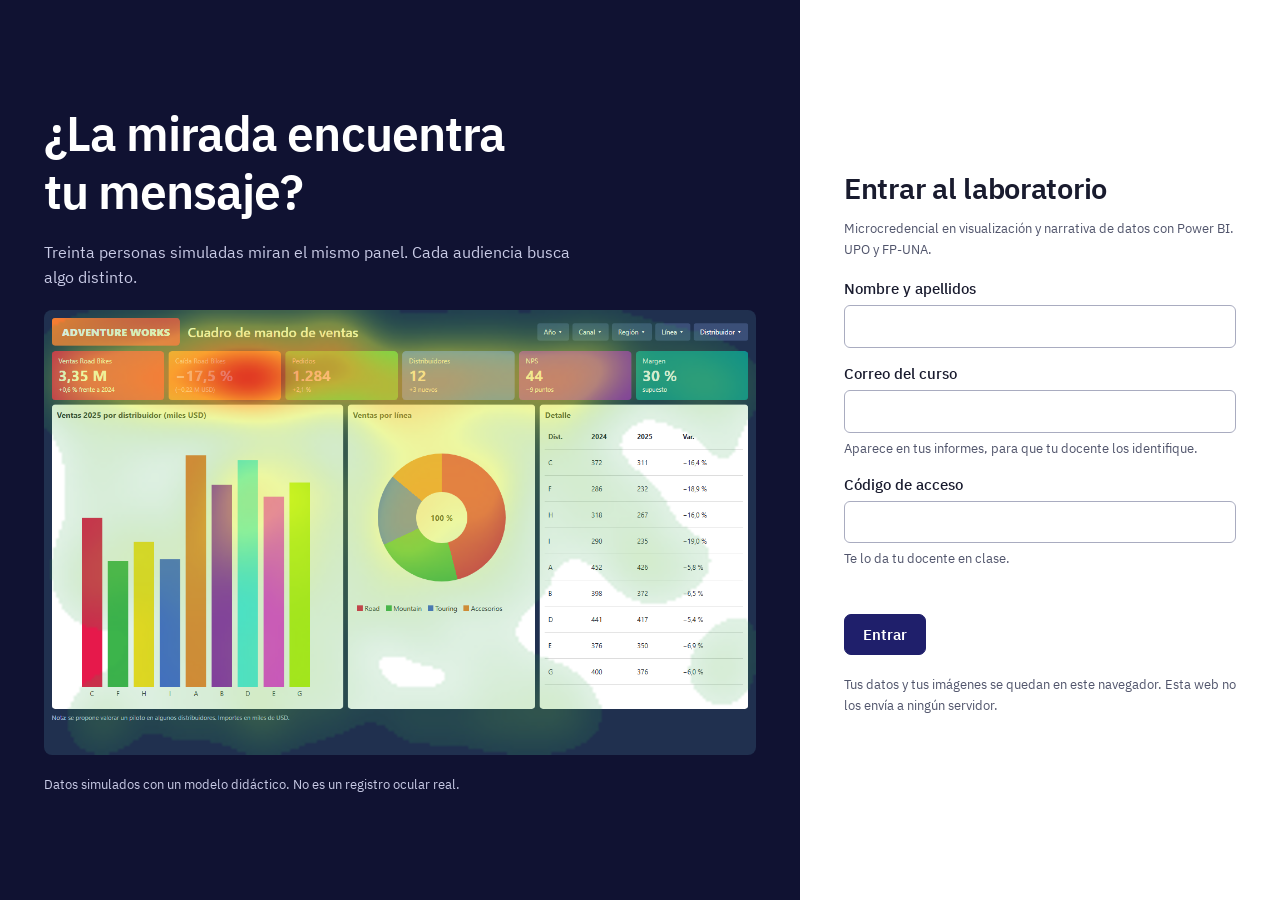
==== ejercicios.html @ 5e931686 "Laboratorio Mirada simulada y equipo de agentes del Módulo 1 Co-Authored-By: Claude Opus 5.5 <norepl" ====
<!doctype html>
<html lang="es"><head><meta charset="utf-8"><meta name="viewport" content="width=device-width,initial-scale=1">
<title>Ejercicios · Mirada simulada</title><link rel="stylesheet" href="css/app.css"></head>
<body data-pagina="ejercicios">
<main class="lectura">
<h1>Dos tareas con nota</h1>
<p class="intro">Aquí trabajas. La entrega se hace en la plataforma del curso, cuando tu docente abra cada tarea. Cuentan como entregables del Módulo 1.</p>

<h2>Tarea 1. ¿La mirada encuentra el mensaje?</h2>
<p><b>Parte A.</b> Abres un panel de Adventure Works con un comité fijo de 30 personas simuladas y contestas qué ocurre. Se corrige sola.</p>
<p><a class="btn" href="lab.html?escenario=E1">Abrir el escenario E1</a></p>
<p><b>Parte B.</b> Rediseñas una pieza con problemas (el portal web o el informe) y demuestras con la simulación qué ha cambiado.</p>
<ol>
<li>Publica tu copia del laboratorio (<a href="montar.html">Móntalo tú</a>).</li>
<li>Elige la pieza, define audiencia, decisión y mensaje.</li>
<li>Simula la versión de partida y pulsa «Guardar como A».</li>
<li>Rediséñala en Power BI, PowerPoint o la herramienta que prefieras y expórtala como imagen.</li>
<li>Súbela, marca zonas y mensaje, simula con la misma semilla y comité, y pulsa «Guardar como B».</li>
<li>Entrega las dos capturas, tu enlace y la comparación.</li>
</ol>
<div class="tablaw"><table>
<tr><th>Criterio</th><th>Sobresaliente</th><th>Suficiente</th><th>Insuficiente</th></tr>
<tr><td>Diagnóstico</td><td>Audiencia, decisión y mensaje concretos, con tres cifras del informe</td><td>Falta precisión en la audiencia o en las cifras</td><td>Descripción sin cifras</td></tr>
<tr><td>Rediseño</td><td>Tres cambios o más, cada uno ligado a un concepto del Módulo 1</td><td>Cambios correctos sin justificar del todo</td><td>Cambios cosméticos o cifras alteradas</td></tr>
<tr><td>Comparación</td><td>Misma semilla, cinco métricas y lo que no mejora</td><td>Compara solo lo que mejora</td><td>Comité o semilla distintos</td></tr>
<tr><td>Límites</td><td>Distingue simulación y medición y propone una prueba real</td><td>Menciona el límite sin plan</td><td>Presenta la simulación como medición</td></tr>
</table></div>

<h2>Tarea 2. Tu equipo de agentes</h2>
<p><b>Parte A.</b> Preguntas sobre el ejemplo resuelto: quién hace qué, cuándo decide la persona y qué bloquea una alerta. Se corrige sola.</p>
<p><b>Parte B.</b> Montas el equipo y revisas con él tu rediseño de la Tarea 1.</p>
<ol>
<li>Crea los cinco agentes (<a href="equipo.html">Equipo de agentes</a>) y cambia las instrucciones de al menos uno.</li>
<li>Lanza Mirada, Narrativa y Auditoría con tu informe del laboratorio.</li>
<li>Haz tu tabla de decisiones. Rechaza al menos un hallazgo y explica por qué.</li>
<li>Lanza Mejora y Power BI, y aplica los cambios en Power BI.</li>
<li>Entrega la carpeta, las capturas y tu reflexión.</li>
</ol>
<div class="tablaw"><table>
<tr><th>Criterio</th><th>Sobresaliente</th><th>Suficiente</th><th>Insuficiente</th></tr>
<tr><td>Montaje</td><td>Equipo completo y un cambio propio justificado</td><td>Equipo completo sin cambios</td><td>Faltan agentes</td></tr>
<tr><td>Decisiones</td><td>Cinco hallazgos o más, con criterio y un rechazo razonado</td><td>Todo aceptado con algún motivo</td><td>Sin decisiones propias</td></tr>
<tr><td>Espíritu crítico</td><td>Error concreto de la IA y cómo se comprobó</td><td>Comprobación genérica</td><td>Copia sin verificar</td></tr>
<tr><td>Power BI</td><td>Dos cambios, DAX con cifra de control y texto alternativo</td><td>Cambios sin cifra de control</td><td>Sin aplicar</td></tr>
<tr><td>Reflexión</td><td>Una decisión concreta que requiere criterio humano</td><td>Idea general</td><td>Sin relación con el trabajo</td></tr>
</table></div>
<div class="aviso">Declara el uso de IA en tu entrega. Cada cifra debe poder comprobarse en los datos: una cifra inventada por la IA cuenta como error tuyo.</div>
<p><a class="btn sec" href="https://yourlearningway.com/microvisualizacion/alumno.html" rel="noopener" target="_blank">Ir a la plataforma del curso</a></p>
</main>
<script src="js/comun.js"></script>
</body></html>
---- css/app.css ----
@font-face{font-family:Plex;src:url(fonts/ibm-plex-sans-latin-400-normal.woff2) format('woff2');font-weight:400;font-display:swap}
@font-face{font-family:Plex;src:url(fonts/ibm-plex-sans-latin-500-normal.woff2) format('woff2');font-weight:500;font-display:swap}
@font-face{font-family:Plex;src:url(fonts/ibm-plex-sans-latin-600-normal.woff2) format('woff2');font-weight:600;font-display:swap}
@font-face{font-family:Plex;src:url(fonts/ibm-plex-sans-latin-700-normal.woff2) format('woff2');font-weight:700;font-display:swap}
@font-face{font-family:PlexMono;src:url(fonts/ibm-plex-mono-latin-500-normal.woff2) format('woff2');font-weight:500;font-display:swap}
:root{--tinta:#191b2e;--suave:#50546b;--linea:#dfe1ea;--fondo:#fff;--panel:#f5f6fa;--azul:#1f1f6b;--azul2:#3333b3;--azul-claro:#e9e9f7;--calor:#c2290f;--ok:#14705a;--ambar:#8f5a00;--grave:#b3261e;--r:8px;--sal:cubic-bezier(.23,1,.32,1)}
*{box-sizing:border-box}html{-webkit-text-size-adjust:100%}
body{margin:0;background:var(--fondo);color:var(--tinta);font:400 16px/1.55 Plex,system-ui,sans-serif}
::selection{background:var(--azul);color:#fff}
h1,h2,h3{line-height:1.2;font-weight:600;text-wrap:balance;margin:0}
h1{font-size:clamp(1.9rem,1.3rem + 2.2vw,3rem);letter-spacing:-.02em}
h2{font-size:clamp(1.35rem,1.15rem + .8vw,1.8rem);letter-spacing:-.01em}
h3{font-size:1.06rem}
p{margin:0 0 .9em}a{color:var(--azul2);text-underline-offset:3px}
code,.mono{font-family:PlexMono,Consolas,monospace;font-size:.88em}
code{background:var(--panel);padding:.08em .35em;border-radius:4px}
pre{background:#14152a;color:#e7e8f5;padding:14px 16px;border-radius:var(--r);overflow:auto;font:500 13.5px/1.55 PlexMono,Consolas,monospace;margin:0 0 1em}
pre code{background:none;padding:0;font-size:1em}
:focus-visible{outline:2px solid var(--azul2);outline-offset:2px;border-radius:3px}
.num{font-variant-numeric:tabular-nums}
.barra{position:sticky;top:0;z-index:20;background:#fff;border-bottom:1px solid var(--linea);display:flex;align-items:center;gap:6px;padding:0 20px;height:58px}
.barra .marca{font-weight:700;color:var(--azul);text-decoration:none;margin-right:18px;white-space:nowrap}
.barra nav{display:flex;gap:2px;overflow-x:auto;scrollbar-width:none}
.barra nav a{padding:7px 12px;border-radius:6px;color:var(--suave);text-decoration:none;font-weight:500;font-size:.95rem;white-space:nowrap;transition:background-color .15s ease,color .15s ease}
.barra nav a[aria-current=page]{background:var(--azul-claro);color:var(--azul)}
@media(hover:hover) and (pointer:fine){.barra nav a:hover{color:var(--azul)}}
.barra .quien{margin-left:auto;font-size:.86rem;color:var(--suave);white-space:nowrap;padding-left:12px}
.barra .quien button{background:none;border:0;color:var(--azul2);text-decoration:underline;font:inherit;cursor:pointer;padding:0 0 0 8px}
@media(max-width:760px){.barra{height:auto;flex-wrap:wrap;padding:8px 16px}.barra nav{order:3;width:100%}}
.lectura{max-width:760px;margin:0 auto;padding:44px 20px 70px}
.ancho{max-width:1120px;margin:0 auto;padding:44px 20px 70px}
.lectura h2,.ancho h2{margin:2.1em 0 .55em}.lectura h3,.ancho h3{margin:1.5em 0 .4em}
.intro{font-size:1.14rem;color:var(--suave);max-width:62ch;margin-top:.7em}
.lectura li,.ancho li{margin-bottom:.35em}
.btn{display:inline-flex;align-items:center;gap:8px;background:var(--azul);color:#fff;border:1px solid var(--azul);border-radius:7px;padding:10px 18px;font:600 15px Plex,sans-serif;cursor:pointer;text-decoration:none;transition:transform .16s var(--sal),background-color .15s ease;white-space:nowrap}
.btn:active{transform:scale(.97)}.btn[disabled]{opacity:.5;cursor:not-allowed}
.btn.sec{background:#fff;color:var(--azul);border-color:#b9bbd6}
.btn.peq{padding:6px 11px;font-size:13.5px}
@media(hover:hover) and (pointer:fine){.btn:hover{background:var(--azul2)}.btn.sec:hover{background:var(--azul-claro)}}
label{font-weight:500;font-size:.93rem}
input[type=text],input[type=email],input[type=number],select,textarea{font:inherit;color:var(--tinta);background:#fff;border:1px solid #a9acc0;border-radius:6px;padding:8px 10px;width:100%}
input:focus,select:focus,textarea:focus{outline:2px solid var(--azul2);outline-offset:0;border-color:var(--azul2)}
.campo{display:flex;flex-direction:column;gap:5px;margin-bottom:14px}.ayuda{font-size:.84rem;color:var(--suave)}.error{font-size:.88rem;color:var(--grave);min-height:1.3em}
.aviso{background:var(--azul-claro);color:#1d1d55;padding:12px 15px;border-radius:var(--r);margin:1.1em 0;font-size:.97rem}
.aviso.cal{background:#fdeee9;color:#7c1b0a}
table{border-collapse:collapse;width:100%;font-size:.93rem}th{text-align:left;font-weight:600;color:var(--suave);font-size:.84rem}th,td{padding:7px 9px;border-bottom:1px solid var(--linea);vertical-align:top}
.tablaw{overflow-x:auto}
/* acceso */
.acceso{display:grid;grid-template-columns:minmax(0,1.25fr) minmax(320px,.75fr);min-height:100dvh}
.acceso .vis{background:#101232;color:#fff;padding:36px 44px;display:flex;flex-direction:column;justify-content:center;gap:20px;min-width:0}
.acceso .vis h1{max-width:20ch}
.acceso .vis p{color:#c9cbe6;max-width:54ch;margin:0}
.acceso canvas{width:100%;height:auto;border-radius:8px;display:block}
.acceso .form{padding:44px;display:flex;flex-direction:column;justify-content:center;max-width:480px;width:100%;margin:auto}
.leye{font-size:.82rem;color:#c9cbe6}
@media(max-width:880px){.acceso{grid-template-columns:1fr}.acceso .vis{padding:26px 16px}.acceso .form{padding:26px 16px}}
/* centro */
.rutas{display:grid;grid-template-columns:repeat(12,1fr);gap:18px;margin-top:30px}
.ruta{grid-column:span 4;padding:18px;background:var(--panel);border-radius:12px;text-decoration:none;color:inherit;display:flex;flex-direction:column;gap:6px;transition:transform .2s var(--sal)}
.ruta.grande{grid-column:span 8;background:var(--azul);color:#fff}.ruta.grande p{color:#d7d8f2}
.ruta p{margin:0;color:var(--suave);font-size:.95rem}.ruta:active{transform:scale(.985)}
@media(max-width:760px){.ruta,.ruta.grande{grid-column:span 12}}
/* laboratorio */
.lab{display:grid;grid-template-columns:292px minmax(0,1fr) 340px;align-items:start;min-height:calc(100dvh - 58px)}
.lab>aside{padding:16px;border-right:1px solid var(--linea);min-width:0}.lab>aside.der{border-right:0;border-left:1px solid var(--linea)}
.lab h2{font-size:.98rem;margin:1.25em 0 .55em;font-weight:600}.lab aside h2:first-child{margin-top:0}
.escenario{padding:14px 16px;min-width:0}
.lienzo{position:relative;background:#eceef4;border-radius:6px;line-height:0;overflow:hidden;touch-action:none}
.lienzo canvas{width:100%;height:auto;display:block}.lienzo .capa{position:absolute;inset:0;height:100%}
.lienzo.dibuja{cursor:crosshair}
.sello{position:absolute;right:8px;bottom:8px;background:#101232d9;color:#fff;font:600 12px/1.2 Plex;padding:5px 8px;border-radius:5px;pointer-events:none}
.vacio{line-height:1.5;padding:60px 24px;text-align:center;color:var(--suave);font-size:.98rem}
.vistas{display:flex;gap:4px;margin-bottom:10px;flex-wrap:wrap;align-items:center}
.vistas button{background:none;border:1px solid transparent;padding:6px 11px;border-radius:6px;font:500 14px Plex;color:var(--suave);cursor:pointer}
.vistas button[aria-pressed=true]{background:var(--azul-claro);color:var(--azul)}
.vistas select{width:auto;margin-left:auto;padding:5px 8px;font-size:14px}
.fila{display:flex;align-items:center;gap:8px;margin-bottom:6px}.fila label{flex:1;font-weight:400}.fila input[type=number]{width:76px;padding:4px 6px}
.fila small{color:var(--suave);font-size:.78rem;display:block;line-height:1.25}
.mens{display:grid;grid-template-columns:repeat(3,1fr);gap:10px;margin-bottom:10px}
.dato b{display:block;font-size:1.6rem;font-weight:600;font-variant-numeric:tabular-nums;line-height:1.15}.dato span{font-size:.79rem;color:var(--suave);line-height:1.25;display:block}
.alerta{font-size:.9rem;padding:8px 10px;border-radius:6px;margin-bottom:6px;background:#fff6e5;color:#664100}.alerta.grave{background:#fdeee9;color:#8a1c11}.alerta.ok{background:#e6f4ef;color:#0d5140}
.zonas td,.zonas th{padding:5px 5px;font-size:.82rem}.zonas td.n,.zonas th.n{text-align:right;font-variant-numeric:tabular-nums;white-space:nowrap}
.zonas tr.m td:first-child{font-weight:600;color:var(--azul)}
.zona{border-bottom:1px solid var(--linea);padding:8px 0}.zona input,.zona select{font-size:13.5px;padding:5px 7px}.zona .dos{display:grid;grid-template-columns:1fr 60px;gap:6px;margin-top:5px}
.chips{display:flex;flex-wrap:wrap;gap:4px;margin-top:5px}.chips button{border:1px solid #c6c8da;background:#fff;border-radius:5px;font:500 11.5px Plex;padding:2px 6px;cursor:pointer;color:var(--suave)}.chips button[aria-pressed=true]{background:var(--azul);color:#fff;border-color:var(--azul)}
.leyenda{display:flex;align-items:center;gap:8px;font-size:.8rem;color:var(--suave);margin-top:8px}.leyenda i{flex:1;max-width:220px;height:10px;border-radius:3px;background:linear-gradient(90deg,#1a9850,#d9ef3b,#fdae2d,#d7191c)}
.barrap{height:3px;transition:opacity .3s ease;background:var(--azul);transform-origin:left;transform:scaleX(0);border-radius:2px;margin-top:6px}
.acciones{display:flex;flex-wrap:wrap;gap:6px;margin-top:8px}
@media(max-width:1180px){.lab{grid-template-columns:1fr}.lab>aside,.lab>aside.der{border:0;border-bottom:1px solid var(--linea)}.lab .escenario{order:-1}}
/* teoría */
.widget{background:var(--panel);border-radius:12px;padding:16px;margin:1.2em 0}
.widget canvas{width:100%;height:auto;border-radius:6px;display:block}
.pasos{display:flex;gap:4px;flex-wrap:wrap;margin-bottom:10px}.pasos button{border:1px solid #c6c8da;background:#fff;border-radius:6px;font:500 14px Plex;color:var(--suave);padding:6px 11px;cursor:pointer}.pasos button[aria-pressed=true]{background:var(--azul);border-color:var(--azul);color:#fff}
.dosc{display:grid;grid-template-columns:1fr 1fr;gap:14px}@media(max-width:640px){.dosc{grid-template-columns:1fr}}
.pregunta{margin:1em 0}.pregunta button{display:block;text-align:left;width:100%;background:#fff;border:1px solid #c6c8da;border-radius:6px;padding:8px 11px;font:400 15px Plex;margin-top:5px;cursor:pointer;color:var(--tinta)}.pregunta button.bien{background:#e6f4ef;border-color:var(--ok)}.pregunta button.mal{background:#fdeee9;border-color:var(--grave)}
.agentes{display:grid;grid-template-columns:repeat(5,1fr);gap:0;margin:1.4em 0;border:1px solid var(--linea);border-radius:12px;overflow:hidden}
.agentes button{all:unset;cursor:pointer;padding:12px;border-right:1px solid var(--linea);font-weight:600;font-size:.95rem}.agentes button:last-child{border-right:0}.agentes button small{display:block;font-weight:400;color:var(--suave);font-size:.8rem}
.agentes button[aria-pressed=true]{background:var(--azul);color:#fff}.agentes button[aria-pressed=true] small{color:#d7d8f2}.agentes button:focus-visible{outline:2px solid var(--azul2);outline-offset:-2px}
@media(max-width:760px){.agentes{grid-template-columns:1fr}.agentes button{border-right:0;border-bottom:1px solid var(--linea)}}
textarea.codigo{font:500 13px/1.5 PlexMono,Consolas,monospace;min-height:220px}
@media(prefers-reduced-motion:reduce){*{transition:none!important;animation:none!important}}
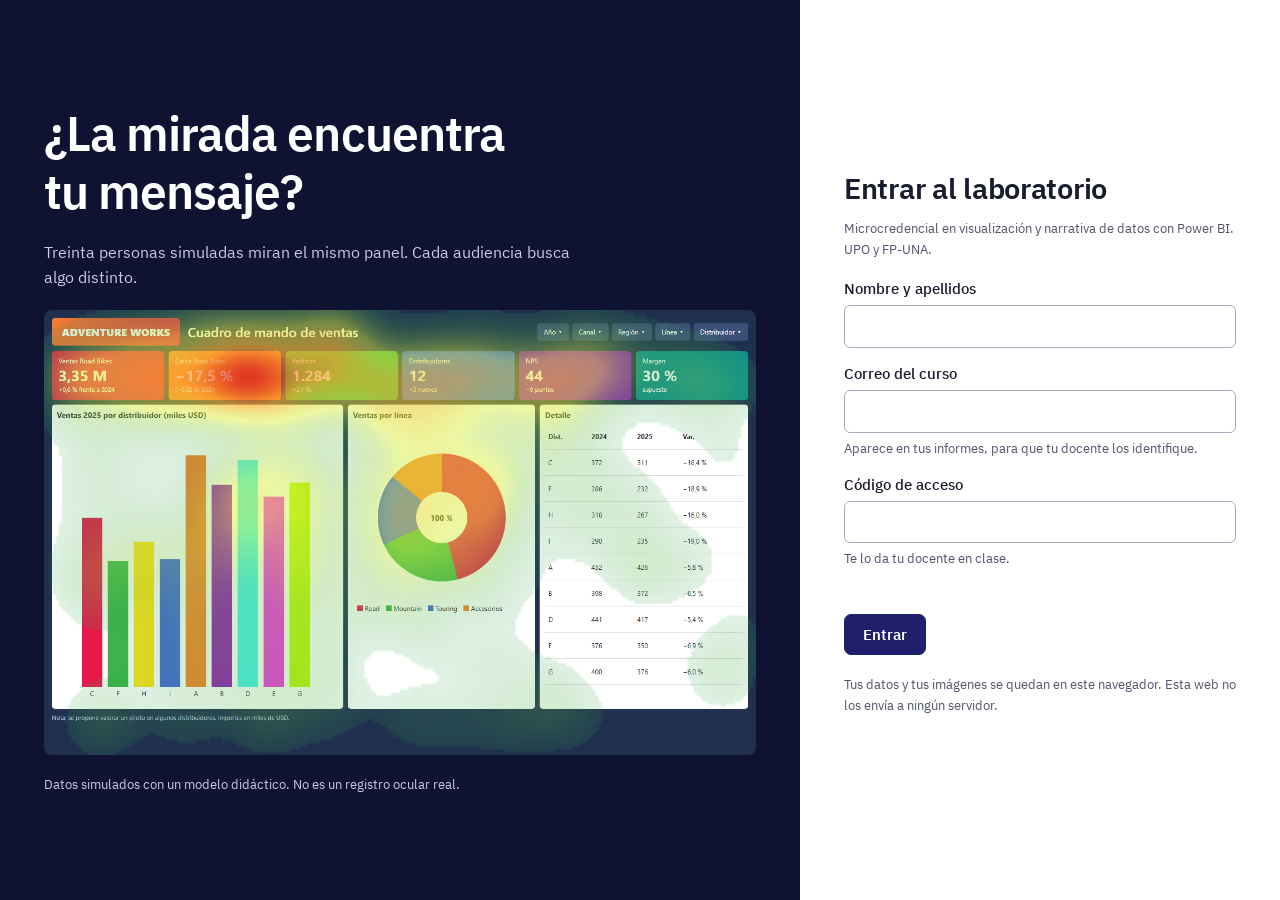
==== commit 6d9d376b: "Cobertura de 43 criterios del Módulo 1 y modelo MSI-Net en el navegador Co-Authored-By: Claude Opus " ====
--- a/ejercicios.html
+++ b/ejercicios.html
@@ -31,7 +31,7 @@
 <p><b>Parte B.</b> Montas el equipo y revisas con él tu rediseño de la Tarea 1.</p>
 <ol>
 <li>Crea los cinco agentes (<a href="equipo.html">Equipo de agentes</a>) y cambia las instrucciones de al menos uno.</li>
-<li>Lanza Mirada, Narrativa y Auditoría con tu informe del laboratorio.</li>
+<li>Lanza Mirada, Narrativa y Auditoría con tu informe del laboratorio. Comprueba en «Equipo de agentes» que han evaluado los 43 criterios.</li>
 <li>Haz tu tabla de decisiones. Rechaza al menos un hallazgo y explica por qué.</li>
 <li>Lanza Mejora y Power BI, y aplica los cambios en Power BI.</li>
 <li>Entrega la carpeta, las capturas y tu reflexión.</li>
@@ -39,6 +39,7 @@
 <div class="tablaw"><table>
 <tr><th>Criterio</th><th>Sobresaliente</th><th>Suficiente</th><th>Insuficiente</th></tr>
 <tr><td>Montaje</td><td>Equipo completo y un cambio propio justificado</td><td>Equipo completo sin cambios</td><td>Faltan agentes</td></tr>
+<tr><td>Cobertura</td><td>Los 43 criterios evaluados y un concepto comentado</td><td>Cobertura completa sin comentario</td><td>Faltan criterios</td></tr>
 <tr><td>Decisiones</td><td>Cinco hallazgos o más, con criterio y un rechazo razonado</td><td>Todo aceptado con algún motivo</td><td>Sin decisiones propias</td></tr>
 <tr><td>Espíritu crítico</td><td>Error concreto de la IA y cómo se comprobó</td><td>Comprobación genérica</td><td>Copia sin verificar</td></tr>
 <tr><td>Power BI</td><td>Dos cambios, DAX con cifra de control y texto alternativo</td><td>Cambios sin cifra de control</td><td>Sin aplicar</td></tr>
